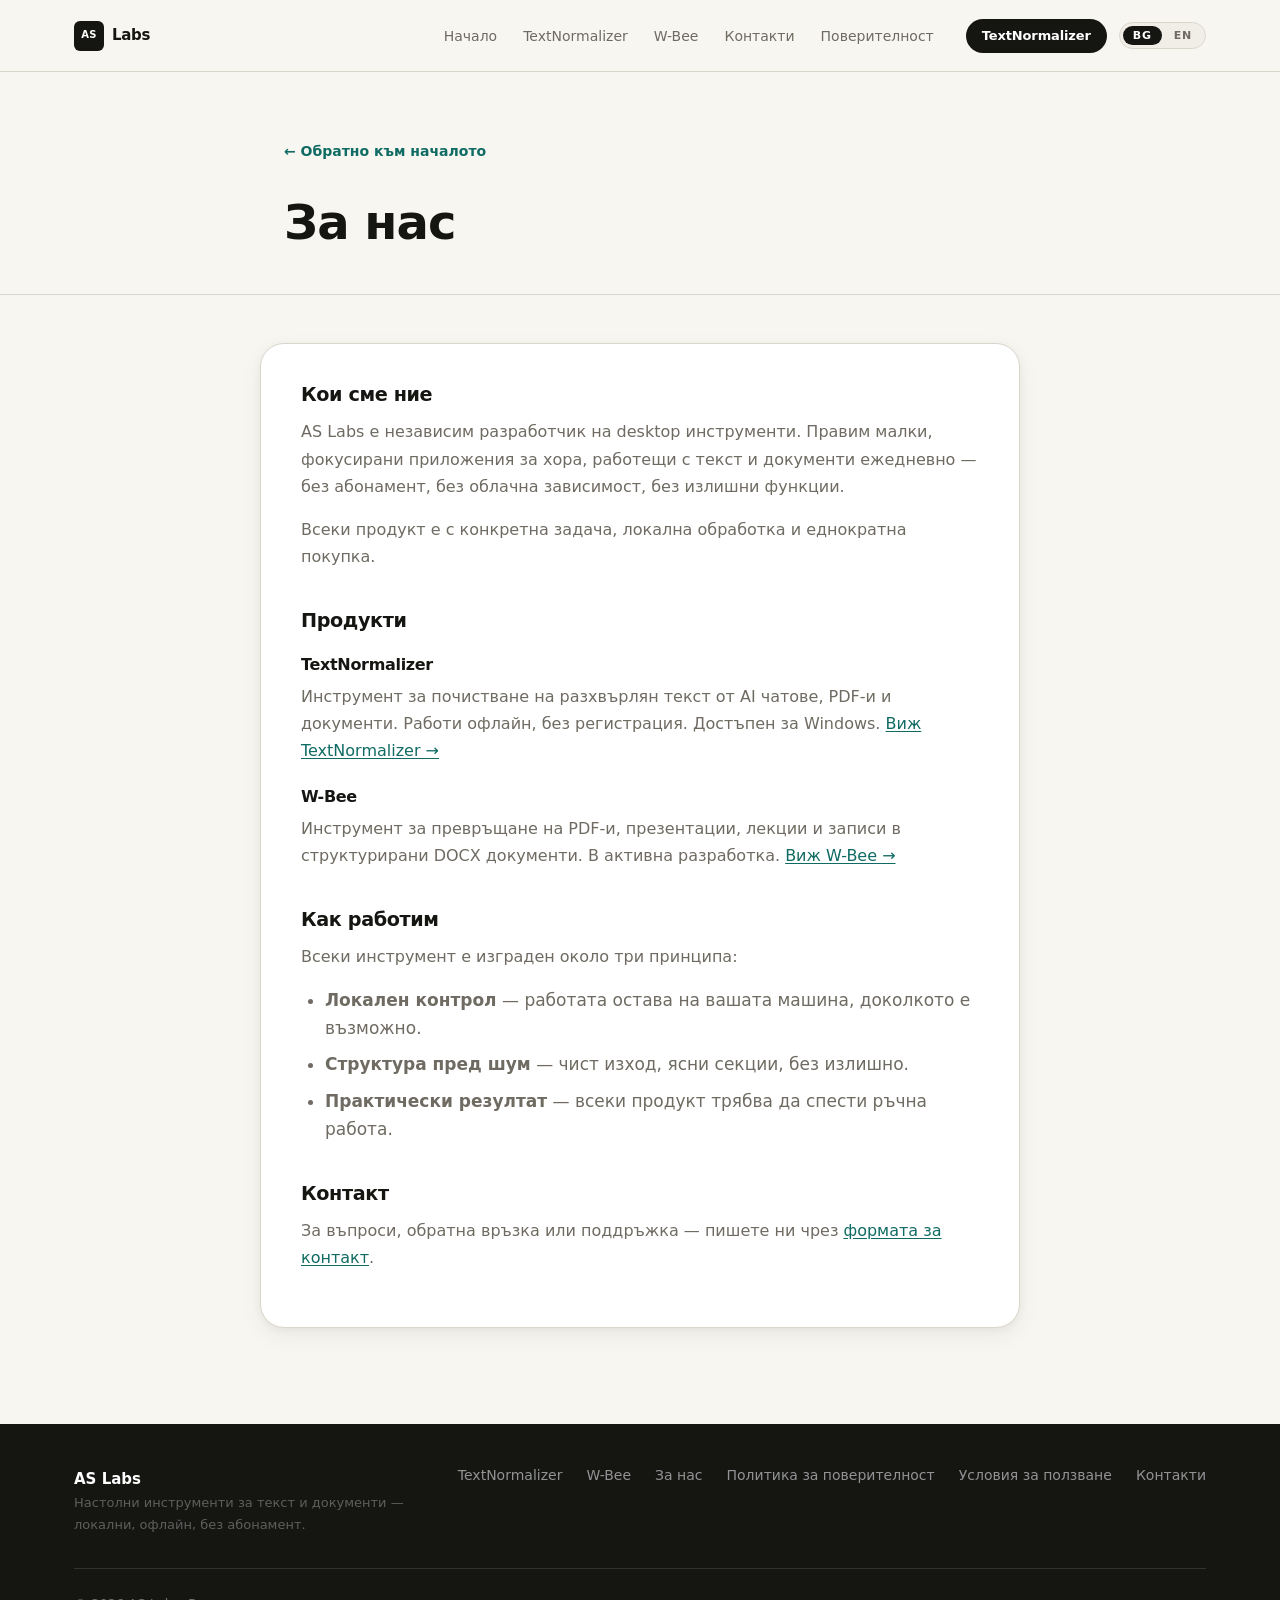
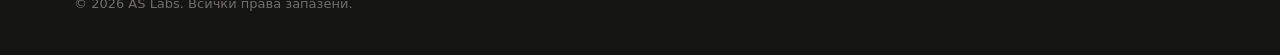
==== about.html @ 4bd2831b "Content improvement" ====
<!DOCTYPE html>
<html lang="bg">
<head>
    <meta charset="UTF-8">
    <meta name="viewport" content="width=device-width, initial-scale=1.0">
    <title>За нас — AS Labs</title>
    <meta name="description" content="AS Labs е независим разработчик на desktop инструменти за текст и документи — локални, офлайн, с еднократна покупка.">
    <link rel="preconnect" href="https://api.fontshare.com" crossorigin>
    <link href="https://api.fontshare.com/v2/css?f[]=general-sans@500,600,700&f[]=satoshi@400,500,600,700&display=swap" rel="stylesheet">
    <link rel="stylesheet" href="style.css?v=11">
    <link rel="icon" href="data:image/svg+xml,<svg xmlns='http://www.w3.org/2000/svg' viewBox='0 0 100 100'><rect width='100' height='100' rx='22' fill='%23151512'/><path d='M28 67 43 31h7l15 36h-8l-3-8H39l-3 8h-8Zm14-15h10l-5-13-5 13Z' fill='%23F7F6F1'/></svg>">
</head>
<body data-page="about">
    <header class="site-header">
        <div class="nav-inner">
            <a href="index.html" class="logo" aria-label="AS Labs">
                <span class="logo-mark">AS</span>
                <span class="logo-text">Labs</span>
            </a>
            <nav id="main-nav" aria-label="Главно меню">
                <ul class="nav-links" id="nav-links" role="list">
                    <li><a href="index.html" data-i18n="nav.home">Начало</a></li>
                    <li><a href="textnormalizer.html" data-i18n="nav.tn">TextNormalizer</a></li>
                    <li><a href="wbee.html" data-i18n="nav.wbee">W-Bee</a></li>
                    <li><a href="index.html#contact" data-i18n="nav.contact">Контакти</a></li>
                    <li><a href="privacy.html" data-i18n="nav.privacy">Поверителност</a></li>
                </ul>
            </nav>
            <div class="nav-actions">
                <a href="textnormalizer.html" class="nav-cta" data-i18n="nav.cta">TextNormalizer</a>
                <div class="lang-switcher" role="group" aria-label="Език / Language">
                    <button class="lang-opt" data-target-lang="bg" aria-pressed="true">BG</button>
                    <button class="lang-opt" data-target-lang="en" aria-pressed="false">EN</button>
                </div>
                <button id="menu-toggle" class="menu-btn" aria-label="Отвори меню" aria-expanded="false">
                    <span></span><span></span><span></span>
                </button>
            </div>
        </div>
    </header>

    <main>
        <section class="privacy-intro">
            <div class="container-legal">
                <a href="index.html" class="privacy-back" data-i18n="privacy.back">← Обратно към началото</a>
                <div data-lang="bg">
                    <h1>За нас</h1>
                </div>
                <div data-lang="en">
                    <h1>About</h1>
                </div>
            </div>
        </section>

        <section class="privacy-content-wrap">
            <div class="container-legal legal-card">
                <div data-lang="bg" class="privacy-content">
                    <h2>Кои сме ние</h2>
                    <p>AS Labs е независим разработчик на desktop инструменти. Правим малки, фокусирани приложения за хора, работещи с текст и документи ежедневно — без абонамент, без облачна зависимост, без излишни функции.</p>
                    <p>Всеки продукт е с конкретна задача, локална обработка и еднократна покупка.</p>

                    <h2>Продукти</h2>
                    <h3>TextNormalizer</h3>
                    <p>Инструмент за почистване на разхвърлян текст от AI чатове, PDF-и и документи. Работи офлайн, без регистрация. Достъпен за Windows. <a href="textnormalizer.html">Виж TextNormalizer →</a></p>
                    <h3>W-Bee</h3>
                    <p>Инструмент за превръщане на PDF-и, презентации, лекции и записи в структурирани DOCX документи. В активна разработка. <a href="wbee.html">Виж W-Bee →</a></p>

                    <h2>Как работим</h2>
                    <p>Всеки инструмент е изграден около три принципа:</p>
                    <ul>
                        <li><strong>Локален контрол</strong> — работата остава на вашата машина, доколкото е възможно.</li>
                        <li><strong>Структура пред шум</strong> — чист изход, ясни секции, без излишно.</li>
                        <li><strong>Практически резултат</strong> — всеки продукт трябва да спести ръчна работа.</li>
                    </ul>

                    <h2>Контакт</h2>
                    <p>За въпроси, обратна връзка или поддръжка — пишете ни чрез <a href="index.html#contact">формата за контакт</a>.</p>
                </div>

                <div data-lang="en" class="privacy-content">
                    <h2>Who We Are</h2>
                    <p>AS Labs is an independent desktop software developer. We build small, focused tools for people who work with text and documents on a daily basis — no subscription, no cloud dependency, no unnecessary features.</p>
                    <p>Each product has a specific job, runs with local processing, and costs a one-time price.</p>

                    <h2>Products</h2>
                    <h3>TextNormalizer</h3>
                    <p>A utility for cleaning messy text from AI chats, PDFs, and documents. Works offline, no registration required. Available for Windows. <a href="textnormalizer.html">View TextNormalizer →</a></p>
                    <h3>W-Bee</h3>
                    <p>A tool for turning PDFs, presentations, lectures, and recordings into structured DOCX documents. In active development. <a href="wbee.html">View W-Bee →</a></p>

                    <h2>How We Work</h2>
                    <p>Every tool is built around three principles:</p>
                    <ul>
                        <li><strong>Local control</strong> — work stays on your machine wherever possible.</li>
                        <li><strong>Structure over noise</strong> — clean output, clear sections, nothing unnecessary.</li>
                        <li><strong>Practical output</strong> — every product should save manual effort.</li>
                    </ul>

                    <h2>Contact</h2>
                    <p>For questions, feedback, or support, reach us through the <a href="index.html#contact">contact form</a>.</p>
                </div>
            </div>
        </section>
    </main>

    <footer class="site-footer">
        <div class="container footer-grid">
            <div>
                <a href="index.html" class="footer-logo">AS Labs</a>
                <p class="footer-copy" data-i18n="footer.tagline">Локални инструменти за яснота, структура и практически резултати.</p>
            </div>
            <nav class="footer-nav" aria-label="Footer навигация">
                <a href="textnormalizer.html">TextNormalizer</a>
                <a href="wbee.html">W-Bee</a>
                <a href="about.html" aria-current="page" data-i18n="footer.about">За нас</a>
                <a href="privacy.html" data-i18n="footer.privacy">Политика за поверителност</a>
                <a href="terms.html" data-i18n="footer.terms">Условия за ползване</a>
                <a href="index.html#contact" data-i18n="footer.contact">Контакти</a>
            </nav>
            <p class="footer-legal" data-i18n="footer.copy">© 2026 AS Labs. Всички права запазени.</p>
        </div>
    </footer>

    <script src="script.js?v=11"></script>
</body>
</html>
---- style.css ----
/* ============================================
   AS Labs — style.css
   "Quiet Product Lab" design system
   ============================================ */

/* --- Design tokens --- */
:root {
  --color-bg:           #F7F6F1;
  --color-surface:      #FFFFFF;
  --color-surface-soft: #F0EEE7;
  --color-surface-muted:#E8E4DA;

  --color-text:         #151512;
  --color-text-muted:   #6F6B62;
  --color-text-soft:    #9A9488;

  --color-border:       #DAD6CC;
  --color-border-strong:#C8C1B4;

  --color-primary:      #0F6B63;
  --color-primary-hover:#0A514B;
  --color-primary-soft: #DDEDEA;

  --color-available:    #0F6B63;
  --color-available-soft:#DDEDEA;

  --color-soon:         #8A5A14;
  --color-soon-soft:    #F4E7CF;

  --color-focus:        #0F6B63;

  --font-display: "General Sans", "Inter", system-ui, sans-serif;
  --font-body:    "Satoshi", "Inter", system-ui, sans-serif;

  --space-1:  4px;
  --space-2:  8px;
  --space-3:  12px;
  --space-4:  16px;
  --space-5:  20px;
  --space-6:  24px;
  --space-8:  32px;
  --space-10: 40px;
  --space-12: 48px;
  --space-16: 64px;
  --space-20: 80px;
  --space-24: 96px;

  --radius-sm:   6px;
  --radius-md:   10px;
  --radius-lg:   16px;
  --radius-xl:   24px;
  --radius-frame:28px;
  --radius-pill: 999px;

  --shadow-sm:   0 1px 2px rgba(21,21,18,0.05);
  --shadow-card: 0 2px 8px rgba(21,21,18,0.05), 0 8px 24px rgba(21,21,18,0.05);
  --shadow-frame:0 20px 64px rgba(21,21,18,0.12), 0 4px 16px rgba(21,21,18,0.06);
  --shadow-btn:  0 1px 2px rgba(15,107,99,0.2);
}

/* --- Reset --- */
*, *::before, *::after { box-sizing: border-box; margin: 0; padding: 0; }
html { scroll-behavior: smooth; font-size: 16px; }

body {
  font-family: var(--font-body);
  font-size: 1.0625rem;
  line-height: 1.65;
  color: var(--color-text);
  background: var(--color-bg);
  -webkit-font-smoothing: antialiased;
  -moz-osx-font-smoothing: grayscale;
}

img   { max-width: 100%; height: auto; display: block; }
[hidden] { display: none !important; }
a     { color: inherit; text-decoration: none; }
ul    { list-style: none; }
button{ cursor: pointer; font-family: inherit; }
section { scroll-margin-top: 80px; }

/* --- Layout --- */
.container {
  max-width: 1180px;
  margin: 0 auto;
  padding: 0 var(--space-6);
}

.container-narrow {
  max-width: 720px;
  margin: 0 auto;
  padding: 0 var(--space-6);
}

.container-legal {
  max-width: 760px;
  margin: 0 auto;
  padding: 0 var(--space-6);
}

.section         { padding: var(--space-24) 0; }
.section-sm      { padding: var(--space-16) 0; }
.section--soft   { background: var(--color-surface-soft); }
.section--white  { background: var(--color-surface); }
.section--border { border-top: 1px solid var(--color-border); }

/* --- Typography --- */
h1, h2, h3, h4 {
  font-family: var(--font-display);
  font-weight: 600;
  line-height: 1.15;
  letter-spacing: -0.02em;
  color: var(--color-text);
}

p { color: var(--color-text-muted); line-height: 1.7; }

.section-label {
  display: inline-flex;
  align-items: center;
  gap: var(--space-2);
  font-family: var(--font-body);
  font-size: 0.75rem;
  font-weight: 600;
  letter-spacing: 0.1em;
  text-transform: uppercase;
  color: var(--color-text-soft);
  margin-bottom: var(--space-4);
}

.section-title {
  font-family: var(--font-display);
  font-size: clamp(1.5rem, 3vw, 2.25rem);
  font-weight: 600;
  line-height: 1.2;
  letter-spacing: -0.025em;
  color: var(--color-text);
  margin-bottom: var(--space-4);
}

.section-body {
  font-size: 1rem;
  color: var(--color-text-muted);
  line-height: 1.7;
  max-width: 520px;
}

.section-head         { margin-bottom: var(--space-12); }
.section-head-centered{ text-align: center; margin-bottom: var(--space-12); }
.section-head-centered .section-body { margin: 0 auto; }

/* --- Header --- */
.site-header {
  position: sticky;
  top: 0;
  z-index: 100;
  height: 72px;
  background: rgba(247, 246, 241, 0.94);
  backdrop-filter: blur(16px);
  -webkit-backdrop-filter: blur(16px);
  border-bottom: 1px solid var(--color-border);
}

.nav-inner {
  max-width: 1180px;
  margin: 0 auto;
  padding: 0 var(--space-6);
  height: 100%;
  display: flex;
  align-items: center;
}

/* Logo */
.logo {
  display: flex;
  align-items: center;
  gap: var(--space-2);
  text-decoration: none;
  flex-shrink: 0;
  margin-right: var(--space-8);
}

.logo-mark {
  display: flex;
  align-items: center;
  justify-content: center;
  width: 30px;
  height: 30px;
  background: var(--color-text);
  color: white;
  border-radius: var(--radius-sm);
  font-family: var(--font-display);
  font-size: 10px;
  font-weight: 700;
  letter-spacing: 0.04em;
}

.logo-text {
  font-family: var(--font-display);
  font-size: 15px;
  font-weight: 600;
  color: var(--color-text);
  letter-spacing: -0.02em;
}

/* Nav */
#main-nav {
  flex: 1;
  min-width: 0;
  display: flex;
  align-items: center;
  justify-content: flex-end;
}

.nav-links {
  display: flex;
  align-items: center;
  gap: 2px;
  list-style: none;
}

.nav-links a {
  font-family: var(--font-body);
  font-size: 0.875rem;
  font-weight: 500;
  color: var(--color-text-muted);
  padding: var(--space-2) var(--space-3);
  border-radius: var(--radius-md);
  transition: color 0.15s, background 0.15s;
  white-space: nowrap;
  text-decoration: none;
}

.nav-links a:hover,
.nav-links a:focus-visible {
  color: var(--color-text);
  background: var(--color-surface-soft);
}

.nav-links a[aria-current="page"] {
  color: var(--color-primary);
  font-weight: 600;
}

.nav-actions {
  display: flex;
  align-items: center;
  gap: var(--space-3);
  margin-left: var(--space-5);
  flex-shrink: 0;
}

/* Language switcher */
.lang-switcher {
  display: flex;
  align-items: center;
  background: var(--color-surface-soft);
  border: 1px solid var(--color-border);
  border-radius: var(--radius-pill);
  padding: 3px;
  gap: 2px;
}

.lang-opt {
  font-family: var(--font-body);
  font-size: 0.6875rem;
  font-weight: 700;
  letter-spacing: 0.07em;
  text-transform: uppercase;
  color: var(--color-text-muted);
  background: transparent;
  border: none;
  padding: 4px 10px;
  border-radius: var(--radius-pill);
  cursor: pointer;
  transition: color 0.15s, background 0.15s;
  line-height: 1;
}

.lang-opt[aria-pressed="true"] {
  background: var(--color-text);
  color: white;
}

.lang-opt[aria-pressed="false"]:hover { color: var(--color-text); }

/* Mobile menu button */
.menu-btn {
  display: none;
  flex-direction: column;
  justify-content: center;
  gap: 5px;
  width: 36px;
  height: 36px;
  background: none;
  border: none;
  cursor: pointer;
  padding: var(--space-2);
  border-radius: var(--radius-md);
}

.menu-btn span {
  display: block;
  height: 1.5px;
  width: 100%;
  background: var(--color-text);
  border-radius: 1px;
  transition: transform 0.2s, opacity 0.2s;
}

/* --- Buttons --- */
.btn {
  display: inline-flex;
  align-items: center;
  justify-content: center;
  gap: var(--space-2);
  font-family: var(--font-body);
  font-size: 0.9375rem;
  font-weight: 600;
  text-decoration: none;
  border: 1.5px solid transparent;
  border-radius: var(--radius-pill);
  cursor: pointer;
  transition: background 0.15s, color 0.15s, border-color 0.15s,
              box-shadow 0.15s, transform 0.1s;
  white-space: nowrap;
  padding: 10px 22px;
  line-height: 1.3;
}

.btn:hover  { transform: translateY(-1px); }
.btn:active { transform: none; }

.btn-primary {
  background: var(--color-primary);
  color: white;
  border-color: var(--color-primary);
  box-shadow: var(--shadow-btn);
}
.btn-primary:hover {
  background: var(--color-primary-hover);
  border-color: var(--color-primary-hover);
  box-shadow: 0 4px 14px rgba(15,107,99,0.3);
}

.btn-secondary {
  background: var(--color-surface);
  color: var(--color-text);
  border-color: var(--color-border);
}
.btn-secondary:hover {
  background: var(--color-surface-soft);
  border-color: var(--color-border-strong);
}

.btn-ghost {
  background: transparent;
  color: var(--color-primary);
  border-color: transparent;
}
.btn-ghost:hover { background: var(--color-primary-soft); }

.btn-lg { padding: 14px 28px; font-size: 1rem; }

/* --- Badges --- */
.badge {
  display: inline-flex;
  align-items: center;
  font-family: var(--font-body);
  font-size: 0.6875rem;
  font-weight: 700;
  letter-spacing: 0.07em;
  text-transform: uppercase;
  padding: 4px 10px;
  border-radius: var(--radius-pill);
}

.badge-available { background: var(--color-available-soft); color: var(--color-available); }
.badge-soon      { background: var(--color-soon-soft); color: var(--color-soon); }

/* --- Product frame (screenshot treatment) --- */
.product-frame {
  background: var(--color-surface);
  border: 1px solid var(--color-border);
  border-radius: var(--radius-frame);
  box-shadow: var(--shadow-frame);
  overflow: hidden;
}

.product-frame-chrome {
  display: flex;
  align-items: center;
  gap: 6px;
  padding: 12px 16px;
  background: var(--color-surface-soft);
  border-bottom: 1px solid var(--color-border);
}

.product-frame-dot {
  width: 10px;
  height: 10px;
  border-radius: 50%;
  background: var(--color-border-strong);
  flex-shrink: 0;
}

.product-frame-label {
  font-family: var(--font-body);
  font-size: 11px;
  font-weight: 600;
  color: var(--color-text-soft);
  margin-left: auto;
  letter-spacing: 0.02em;
}

.product-frame img {
  width: 100%;
  height: auto;
  display: block;
}

/* Placeholder shown if screenshot missing */
.screenshot-ph {
  display: flex;
  align-items: center;
  justify-content: center;
  aspect-ratio: 1920 / 1032;
  background: var(--color-surface-soft);
  color: var(--color-text-soft);
  font-size: 0.875rem;
}

.image-fallback {
  display: flex;
  min-height: 220px;
  aspect-ratio: 16 / 10;
  align-items: center;
  justify-content: center;
  padding: var(--space-8);
  background:
    linear-gradient(135deg, rgba(15,107,99,0.08), rgba(21,21,18,0.02)),
    var(--color-surface-soft);
  color: var(--color-text-muted);
  font-size: 0.875rem;
  font-weight: 700;
  text-align: center;
}

/* --- Hero (homepage) --- */
.hero {
  padding: var(--space-20) 0 var(--space-24);
  background: var(--color-bg);
}

.hero-layout {
  display: grid;
  grid-template-columns: 1fr 1fr;
  gap: var(--space-16);
  align-items: center;
}

.hero-eyebrow {
  display: inline-flex;
  align-items: center;
  gap: var(--space-2);
  font-family: var(--font-body);
  font-size: 0.8125rem;
  font-weight: 600;
  letter-spacing: 0.08em;
  text-transform: uppercase;
  color: var(--color-primary);
  margin-bottom: var(--space-5);
}

.hero-eyebrow::before {
  content: '';
  display: block;
  width: 18px;
  height: 1.5px;
  background: var(--color-primary);
  flex-shrink: 0;
}

.hero-title {
  font-family: var(--font-display);
  font-size: clamp(2.25rem, 5vw, 3.5rem);
  font-weight: 700;
  line-height: 1.1;
  letter-spacing: -0.03em;
  color: var(--color-text);
  margin-bottom: var(--space-5);
}

.hero-subtitle {
  font-size: 1.0625rem;
  color: var(--color-text-muted);
  line-height: 1.7;
  max-width: 460px;
  margin-bottom: var(--space-8);
}

.hero-actions {
  display: flex;
  gap: var(--space-3);
  flex-wrap: wrap;
}

/* --- Page hero (product pages) --- */
.page-hero {
  background: var(--color-bg);
  padding: var(--space-20) 0 var(--space-16);
  border-bottom: 1px solid var(--color-border);
}

.page-hero-badge { margin-bottom: var(--space-5); }

.page-hero h1 {
  font-family: var(--font-display);
  font-size: clamp(2rem, 5vw, 3rem);
  font-weight: 700;
  line-height: 1.1;
  letter-spacing: -0.03em;
  color: var(--color-text);
  margin-bottom: var(--space-5);
  max-width: 680px;
}

.page-hero-sub {
  font-size: 1.0625rem;
  color: var(--color-text-muted);
  line-height: 1.7;
  max-width: 560px;
  margin-bottom: var(--space-8);
}

.page-hero-actions {
  display: flex;
  gap: var(--space-3);
  flex-wrap: wrap;
  align-items: center;
}

.page-hero-price {
  font-family: var(--font-body);
  font-size: 0.875rem;
  color: var(--color-text-muted);
  font-weight: 500;
}

/* --- Product cards (homepage) --- */
.products-grid {
  display: grid;
  grid-template-columns: 1fr 1fr;
  gap: var(--space-5);
}

.product-card {
  background: var(--color-surface);
  border: 1px solid var(--color-border);
  border-radius: var(--radius-xl);
  box-shadow: var(--shadow-card);
  overflow: hidden;
  text-decoration: none;
  color: inherit;
  display: flex;
  flex-direction: column;
  transition: box-shadow 0.2s, transform 0.2s;
}

.product-card:hover {
  box-shadow: 0 8px 32px rgba(21,21,18,0.09);
  transform: translateY(-2px);
}

.product-card-media {
  background: var(--color-surface-soft);
  aspect-ratio: 16 / 9;
  overflow: hidden;
  border-bottom: 1px solid var(--color-border);
  position: relative;
}

.product-card-media img {
  width: 100%;
  height: 100%;
  object-fit: cover;
  display: block;
  transition: transform 0.4s;
}

.product-card:hover .product-card-media img { transform: scale(1.02); }

.product-card-body {
  padding: var(--space-6);
  flex: 1;
  display: flex;
  flex-direction: column;
  gap: var(--space-3);
}

.product-card-name {
  font-family: var(--font-display);
  font-size: 1.0625rem;
  font-weight: 600;
  letter-spacing: -0.02em;
  color: var(--color-text);
}

.product-card-desc {
  font-size: 0.9375rem;
  color: var(--color-text-muted);
  line-height: 1.6;
  flex: 1;
}

/* --- Principles (3-up) --- */
.principles-grid {
  display: grid;
  grid-template-columns: repeat(3, 1fr);
  gap: var(--space-10);
}

.principle-mark {
  width: 28px;
  height: 28px;
  background: var(--color-primary-soft);
  border-radius: var(--radius-sm);
  display: flex;
  align-items: center;
  justify-content: center;
  margin-bottom: var(--space-4);
}

.principle-mark-dot {
  width: 10px;
  height: 10px;
  background: var(--color-primary);
  border-radius: 3px;
}

.principle-title {
  font-family: var(--font-display);
  font-size: 0.9375rem;
  font-weight: 600;
  color: var(--color-text);
  margin-bottom: var(--space-2);
  letter-spacing: -0.01em;
}

.principle-body {
  font-size: 0.9rem;
  color: var(--color-text-muted);
  line-height: 1.65;
}

/* --- Split layout (featured sections) --- */
.split-layout {
  display: grid;
  grid-template-columns: 1fr 1fr;
  gap: var(--space-16);
  align-items: center;
}

.split-layout--flip .split-visual { order: -1; }

.split-content {
  display: flex;
  flex-direction: column;
  gap: var(--space-5);
}

/* Feature bullet list */
.feature-list {
  list-style: none;
  display: flex;
  flex-direction: column;
  gap: var(--space-3);
}

.feature-list li {
  display: flex;
  align-items: flex-start;
  gap: var(--space-3);
  font-size: 0.9375rem;
  color: var(--color-text-muted);
  line-height: 1.55;
}

.feature-list-dot {
  width: 6px;
  height: 6px;
  border-radius: 50%;
  background: var(--color-primary);
  margin-top: 8px;
  flex-shrink: 0;
}

/* --- Trust band --- */
.trust-band {
  background: var(--color-surface-soft);
  border-top: 1px solid var(--color-border);
  border-bottom: 1px solid var(--color-border);
  padding: var(--space-12) 0;
}

.trust-grid {
  display: grid;
  grid-template-columns: repeat(3, 1fr);
  gap: var(--space-10);
}

.trust-item-title {
  font-family: var(--font-display);
  font-size: 0.9375rem;
  font-weight: 600;
  color: var(--color-text);
  margin-bottom: var(--space-2);
  letter-spacing: -0.01em;
}

.trust-item-body {
  font-size: 0.875rem;
  color: var(--color-text-muted);
  line-height: 1.6;
}

/* --- Feature cards (product page) --- */
.features-grid {
  display: grid;
  grid-template-columns: repeat(2, 1fr);
  gap: var(--space-4);
  margin-bottom: var(--space-12);
}

.feature-card {
  background: var(--color-surface);
  border: 1px solid var(--color-border);
  border-radius: var(--radius-lg);
  padding: var(--space-6);
}

.feature-card-icon {
  width: 32px;
  height: 32px;
  background: var(--color-primary-soft);
  border-radius: var(--radius-sm);
  display: flex;
  align-items: center;
  justify-content: center;
  margin-bottom: var(--space-4);
}

.feature-card-icon svg {
  width: 16px;
  height: 16px;
  stroke: var(--color-primary);
  fill: none;
  stroke-width: 1.5;
  stroke-linecap: round;
  stroke-linejoin: round;
}

.feature-card-title {
  font-family: var(--font-display);
  font-size: 0.9375rem;
  font-weight: 600;
  color: var(--color-text);
  margin-bottom: var(--space-2);
  letter-spacing: -0.01em;
}

.feature-card-body {
  font-size: 0.875rem;
  color: var(--color-text-muted);
  line-height: 1.6;
}

/* --- Use cases grid --- */
.use-cases-grid {
  display: grid;
  grid-template-columns: repeat(2, 1fr);
  gap: var(--space-4);
}

.use-case-card {
  background: var(--color-surface);
  border: 1px solid var(--color-border);
  border-radius: var(--radius-lg);
  padding: var(--space-6);
}

.use-case-title {
  font-family: var(--font-display);
  font-size: 0.9375rem;
  font-weight: 600;
  color: var(--color-text);
  margin-bottom: var(--space-2);
  letter-spacing: -0.01em;
}

.use-case-body {
  font-size: 0.875rem;
  color: var(--color-text-muted);
  line-height: 1.6;
}

/* --- Pricing card --- */
.pricing-card {
  background: var(--color-surface);
  border: 1px solid var(--color-border);
  border-top: 2px solid var(--color-primary);
  border-radius: var(--radius-xl);
  box-shadow: var(--shadow-card);
  overflow: hidden;
}

.pricing-card-header {
  padding: var(--space-8);
  border-bottom: 1px solid var(--color-border);
  display: flex;
  align-items: flex-end;
  gap: var(--space-3);
}

.pricing-price {
  font-family: var(--font-display);
  font-size: 2.5rem;
  font-weight: 700;
  letter-spacing: -0.04em;
  color: var(--color-text);
  line-height: 1;
}

.pricing-period {
  font-size: 0.875rem;
  color: var(--color-text-muted);
  padding-bottom: 4px;
}

.pricing-card-body {
  padding: var(--space-6) var(--space-8) var(--space-8);
  display: flex;
  align-items: center;
  justify-content: space-between;
  gap: var(--space-8);
}

.pricing-perks {
  list-style: none;
  display: flex;
  flex-direction: column;
  gap: var(--space-3);
}

.pricing-perks li {
  display: flex;
  align-items: center;
  gap: var(--space-3);
  font-size: 0.9375rem;
  color: var(--color-text);
}

.perk-check {
  width: 18px;
  height: 18px;
  background: var(--color-primary-soft);
  border-radius: 50%;
  display: flex;
  align-items: center;
  justify-content: center;
  flex-shrink: 0;
  font-size: 9px;
  font-weight: 800;
  color: var(--color-primary);
}

.pricing-cta {
  display: flex;
  flex-direction: column;
  align-items: center;
  gap: var(--space-3);
  text-align: center;
  flex-shrink: 0;
}

.pricing-note {
  font-size: 0.8125rem;
  color: var(--color-text-soft);
}

/* --- Built-for (W-Bee) --- */
.built-for-grid {
  display: grid;
  grid-template-columns: repeat(3, 1fr);
  gap: var(--space-5);
}

.built-for-card {
  background: var(--color-surface);
  border: 1px solid var(--color-border);
  border-radius: var(--radius-lg);
  padding: var(--space-6);
}

.built-for-title {
  font-family: var(--font-display);
  font-size: 0.9375rem;
  font-weight: 600;
  color: var(--color-text);
  margin-bottom: var(--space-2);
  letter-spacing: -0.01em;
}

.built-for-body {
  font-size: 0.875rem;
  color: var(--color-text-muted);
  line-height: 1.6;
}

/* Status panel */
.status-list {
  display: flex;
  flex-direction: column;
  gap: var(--space-3);
  max-width: 420px;
}

.status-item {
  display: flex;
  align-items: center;
  gap: var(--space-3);
  padding: var(--space-4) var(--space-5);
  background: var(--color-surface);
  border: 1px solid var(--color-border);
  border-radius: var(--radius-md);
  font-size: 0.9rem;
  color: var(--color-text-muted);
}

.status-dot {
  width: 8px;
  height: 8px;
  border-radius: 50%;
  background: var(--color-primary);
  flex-shrink: 0;
  box-shadow: 0 0 0 3px var(--color-primary-soft);
}

/* --- Contact section --- */
.contact-layout {
  display: grid;
  grid-template-columns: 1fr 1.2fr;
  gap: var(--space-16);
  align-items: start;
}

.contact-copy {
  display: flex;
  flex-direction: column;
  gap: var(--space-4);
  padding-top: var(--space-2);
}

.contact-form-card {
  background: var(--color-surface);
  border: 1px solid var(--color-border);
  border-radius: var(--radius-xl);
  padding: var(--space-8);
  box-shadow: var(--shadow-card);
}

.form-group { margin-bottom: var(--space-5); }

.form-group label {
  display: block;
  font-size: 0.875rem;
  font-weight: 600;
  color: var(--color-text);
  margin-bottom: var(--space-2);
  font-family: var(--font-body);
}

.form-group input,
.form-group textarea {
  width: 100%;
  font-family: var(--font-body);
  font-size: 0.9375rem;
  color: var(--color-text);
  background: var(--color-bg);
  border: 1px solid var(--color-border);
  border-radius: var(--radius-md);
  padding: 10px 14px;
  transition: border-color 0.15s, box-shadow 0.15s;
  outline: none;
  -webkit-appearance: none;
  appearance: none;
}

.form-group input::placeholder,
.form-group textarea::placeholder { color: var(--color-text-soft); }

.form-group input:focus,
.form-group textarea:focus {
  border-color: var(--color-focus);
  box-shadow: 0 0 0 3px rgba(15,107,99,0.12);
}

.form-group textarea { resize: vertical; min-height: 130px; }

.form-row {
  display: grid;
  grid-template-columns: 1fr 1fr;
  gap: var(--space-4);
}

.form-success {
  margin-top: var(--space-4);
  padding: var(--space-4) var(--space-5);
  background: var(--color-primary-soft);
  color: var(--color-primary);
  border-radius: var(--radius-md);
  font-size: 0.9rem;
  font-weight: 500;
  border: 1px solid rgba(15,107,99,0.2);
}

/* --- Documents section --- */
.docs-section {
  padding: var(--space-16) 0;
  border-top: 1px solid var(--color-border);
}

.docs-section .section-label { margin-bottom: var(--space-6); }

.docs-grid {
  display: flex;
  flex-direction: column;
  gap: var(--space-3);
  max-width: 520px;
  margin-bottom: var(--space-5);
}

.doc-link {
  display: flex;
  align-items: center;
  justify-content: space-between;
  padding: 12px 16px;
  background: var(--color-surface);
  border: 1px solid var(--color-border);
  border-radius: var(--radius-md);
  text-decoration: none;
  font-size: 0.9rem;
  font-weight: 500;
  color: var(--color-text);
  transition: background 0.15s, border-color 0.15s;
}

.doc-link:hover {
  background: var(--color-surface-soft);
  border-color: var(--color-border-strong);
}

.doc-link::after {
  content: '↗';
  font-size: 0.8rem;
  color: var(--color-text-soft);
  flex-shrink: 0;
  margin-left: var(--space-4);
  transition: color 0.15s;
}

.doc-link:hover::after { color: var(--color-primary); }

.docs-support {
  font-size: 0.9rem;
  color: var(--color-text-muted);
}

.docs-support a {
  color: var(--color-primary);
  font-weight: 600;
}

.docs-support a:hover { text-decoration: underline; }

/* --- Privacy page --- */
.privacy-intro {
  padding: var(--space-16) 0 var(--space-8);
  border-bottom: 1px solid var(--color-border);
}

.privacy-summary {
  background: var(--color-primary-soft);
  border: 1px solid rgba(15,107,99,0.2);
  border-radius: var(--radius-md);
  padding: var(--space-4) var(--space-6);
  font-size: 0.9375rem;
  color: var(--color-primary);
  font-weight: 500;
  margin-top: var(--space-6);
}

.privacy-content-wrap {
  padding: var(--space-12) 0 var(--space-24);
}

/* data-lang (bilingual blocks) */
[data-lang] { display: none; }
html[lang="bg"] [data-lang="bg"],
html[lang="en"] [data-lang="en"] { display: block; }

/* --- Doc pages (docs/textnormalizer/*.html) --- */
.doc-page-section { padding: var(--space-16) 0 var(--space-24); }
.doc-page-container { max-width: 760px; }

.doc-back {
  display: inline-flex;
  align-items: center;
  gap: var(--space-2);
  font-size: 0.875rem;
  font-weight: 600;
  color: var(--color-primary);
  text-decoration: none;
  margin-bottom: var(--space-10);
  padding: var(--space-2) var(--space-3);
  border-radius: var(--radius-md);
  transition: background 0.15s;
}

.doc-back:hover { background: var(--color-primary-soft); }

.doc-content h1 {
  font-size: clamp(1.75rem, 4vw, 2.5rem);
  font-weight: 700;
  letter-spacing: -0.025em;
  margin-bottom: var(--space-3);
}

.doc-meta {
  font-size: 0.875rem;
  color: var(--color-text-soft);
  padding-bottom: var(--space-6);
  margin-bottom: var(--space-8);
  border-bottom: 1px solid var(--color-border);
}

.doc-content h2 {
  font-size: 1.0625rem;
  font-weight: 600;
  margin-top: var(--space-8);
  margin-bottom: var(--space-3);
  letter-spacing: -0.01em;
}

.doc-content h2:first-of-type { margin-top: 0; }

.doc-content h3 {
  font-size: 0.9375rem;
  font-weight: 600;
  margin-top: var(--space-5);
  margin-bottom: var(--space-2);
}

.doc-content p {
  font-size: 0.9375rem;
  line-height: 1.8;
  margin-bottom: var(--space-4);
}

.doc-content ul, .doc-content ol {
  padding-left: var(--space-6);
  margin-bottom: var(--space-4);
}

.doc-content ul li, .doc-content ol li {
  font-size: 0.9375rem;
  color: var(--color-text-muted);
  line-height: 1.7;
  margin-bottom: var(--space-2);
}

.doc-content ul li { list-style: disc; }
.doc-content ol li { list-style: decimal; }

.doc-content a { color: var(--color-primary); text-decoration: underline; text-underline-offset: 2px; }

/* --- Footer --- */
.site-footer {
  background: var(--color-text);
  padding: var(--space-10) 0;
}

.footer-inner {
  display: flex;
  align-items: center;
  justify-content: space-between;
  gap: var(--space-6);
  flex-wrap: wrap;
}

.footer-logo {
  font-family: var(--font-display);
  font-size: 0.9375rem;
  font-weight: 600;
  color: white;
  text-decoration: none;
}

.footer-nav { display: flex; gap: var(--space-6); }

.footer-nav a {
  font-size: 0.875rem;
  color: rgba(229,231,235,0.6);
  text-decoration: none;
  transition: color 0.15s;
}

.footer-nav a:hover { color: white; }

.footer-copy {
  font-size: 0.8125rem;
  color: rgba(229,231,235,0.35);
}

/* --- Accessibility --- */
:focus-visible {
  outline: 2px solid var(--color-focus);
  outline-offset: 3px;
  border-radius: var(--radius-sm);
}

/* --- Responsive --- */
@media (max-width: 900px) {
  .menu-btn { display: flex; }
  #main-nav  { flex: none; }

  .nav-links {
    display: none;
    position: fixed;
    top: 72px;
    left: 0; right: 0;
    background: var(--color-bg);
    border-top: 1px solid var(--color-border);
    border-bottom: 1px solid var(--color-border);
    flex-direction: column;
    padding: var(--space-4) var(--space-6);
    gap: 2px;
    box-shadow: 0 8px 24px rgba(21,21,18,0.08);
    z-index: 101;
  }

  .nav-links.open { display: flex; }
  .nav-links a { padding: var(--space-3) var(--space-4); font-size: 1rem; }

  .hero-layout    { grid-template-columns: 1fr; gap: var(--space-10); }
  .products-grid  { grid-template-columns: 1fr; }
  .principles-grid{ grid-template-columns: 1fr; gap: var(--space-6); }
  .split-layout   { grid-template-columns: 1fr; gap: var(--space-10); }
  .split-layout--flip .split-visual { order: 0; }
  .features-grid  { grid-template-columns: 1fr; }
  .use-cases-grid { grid-template-columns: 1fr; }
  .built-for-grid { grid-template-columns: 1fr; gap: var(--space-4); }
  .trust-grid     { grid-template-columns: 1fr; gap: var(--space-6); }
  .contact-layout { grid-template-columns: 1fr; gap: var(--space-8); }
  .form-row       { grid-template-columns: 1fr; }
  .pricing-card-body { flex-direction: column; }
  .pricing-cta    { width: 100%; }
  .pricing-cta .btn { width: 100%; }
  .footer-inner   { flex-direction: column; text-align: center; }
  .footer-nav     { justify-content: center; }
  .section        { padding: var(--space-16) 0; }
  .hero           { padding: var(--space-16) 0 var(--space-20); }
  .page-hero      { padding: var(--space-16) 0 var(--space-12); }
}

@media (max-width: 640px) {
  .section        { padding: var(--space-12) 0; }
  .hero           { padding: var(--space-12) 0 var(--space-16); }
  .page-hero      { padding: var(--space-10) 0 var(--space-10); }
  .hero-actions, .page-hero-actions { flex-direction: column; }
  .hero-actions .btn, .page-hero-actions .btn { width: 100%; justify-content: center; }
  .doc-page-section { padding: var(--space-10) 0 var(--space-16); }
  .docs-grid { max-width: 100%; }
}

@media (prefers-reduced-motion: reduce) {
  *, *::before, *::after {
    animation-duration: 0.01ms !important;
    transition-duration: 0.01ms !important;
  }
}

/* ============================================
   Redesign additions — full product composition
   ============================================ */

.nav-cta {
  display: inline-flex;
  align-items: center;
  justify-content: center;
  min-height: 34px;
  padding: 0 var(--space-4);
  border-radius: var(--radius-pill);
  background: var(--color-text);
  color: #fff;
  font-size: 0.8125rem;
  font-weight: 700;
  letter-spacing: -0.01em;
  text-decoration: none;
  white-space: nowrap;
  transition: background 0.15s, transform 0.15s;
}

.nav-cta:hover {
  background: var(--color-primary);
  transform: translateY(-1px);
}

.hero-copy {
  max-width: 610px;
}

.hero-visual {
  position: relative;
  min-height: 430px;
  display: flex;
  align-items: center;
}

.preview-card {
  background: var(--color-surface);
  border: 1px solid var(--color-border);
  border-radius: var(--radius-frame);
  box-shadow: var(--shadow-frame);
  overflow: hidden;
}

.preview-card-main {
  width: 100%;
}

.preview-card-main img {
  width: 100%;
  aspect-ratio: 16 / 10;
  object-fit: cover;
  object-position: left top;
}

.preview-bar {
  display: flex;
  align-items: center;
  gap: 7px;
  padding: 12px 16px;
  background: var(--color-surface-soft);
  border-bottom: 1px solid var(--color-border);
  color: var(--color-text-soft);
  font-size: 0.75rem;
  font-weight: 700;
}

.preview-dot {
  width: 9px;
  height: 9px;
  border-radius: 50%;
  background: var(--color-border-strong);
}

.preview-bar span:last-child {
  margin-left: auto;
}

.preview-card-float {
  position: absolute;
  right: -12px;
  bottom: 18px;
  width: min(260px, 52%);
  padding: var(--space-5);
}

.preview-card-float h2 {
  margin: var(--space-3) 0 var(--space-2);
  font-size: 1.15rem;
}

.preview-card-float p {
  font-size: 0.875rem;
  line-height: 1.55;
}

.split-head {
  display: grid;
  grid-template-columns: minmax(0, 0.9fr) minmax(280px, 0.7fr);
  align-items: end;
  gap: var(--space-10);
}

.mini-list {
  display: flex;
  flex-wrap: wrap;
  gap: var(--space-2);
  margin: var(--space-1) 0 var(--space-3);
}

.mini-list li {
  padding: 6px 10px;
  border: 1px solid var(--color-border);
  border-radius: var(--radius-pill);
  color: var(--color-text-muted);
  background: var(--color-bg);
  font-size: 0.75rem;
  font-weight: 700;
}

.product-card .btn {
  align-self: flex-start;
  margin-top: auto;
}

.principle-card {
  padding-top: var(--space-6);
  border-top: 1px solid var(--color-border);
}

.principle-index {
  display: inline-block;
  margin-bottom: var(--space-5);
  color: var(--color-primary);
  font-size: 0.75rem;
  font-weight: 800;
  letter-spacing: 0.08em;
}

.page-hero-grid {
  display: grid;
  grid-template-columns: minmax(0, 1fr) 330px;
  gap: var(--space-16);
  align-items: center;
}

.hero-facts {
  display: grid;
  gap: var(--space-3);
}

.hero-facts div {
  padding: var(--space-5);
  background: var(--color-surface);
  border: 1px solid var(--color-border);
  border-radius: var(--radius-lg);
  box-shadow: var(--shadow-sm);
}

.hero-facts strong {
  display: block;
  margin-bottom: 2px;
  font-family: var(--font-display);
  font-size: 1.35rem;
  line-height: 1;
  letter-spacing: -0.03em;
}

.hero-facts span {
  color: var(--color-text-muted);
  font-size: 0.825rem;
  font-weight: 600;
}

.screenshot-frame {
  margin-inline: auto;
}

.screenshot-caption {
  max-width: 720px;
  margin: var(--space-6) auto 0;
  text-align: center;
  color: var(--color-text-muted);
  font-size: 0.95rem;
}

.feature-grid-3 {
  grid-template-columns: repeat(3, 1fr);
}

.editorial-grid {
  display: grid;
  grid-template-columns: minmax(0, 0.8fr) minmax(320px, 1fr);
  gap: var(--space-16);
  align-items: start;
}

.editorial-copy {
  display: grid;
  gap: var(--space-5);
}

.editorial-copy p {
  font-size: 1.02rem;
}

.process-list {
  display: grid;
  gap: var(--space-3);
  list-style: none;
  counter-reset: none;
}

.process-list li {
  display: grid;
  grid-template-columns: 48px minmax(0, 1fr);
  gap: var(--space-4);
  align-items: start;
  padding: var(--space-5);
  background: var(--color-surface);
  border: 1px solid var(--color-border);
  border-radius: var(--radius-lg);
}

.process-list span {
  color: var(--color-primary);
  font-size: 0.75rem;
  font-weight: 800;
  letter-spacing: 0.08em;
}

.process-list p {
  margin: 0;
  font-size: 0.95rem;
  line-height: 1.6;
}

.process-note {
  grid-column: 1 / -1;
  margin-top: var(--space-5);
  padding: var(--space-5);
  border: 1px solid var(--color-border);
  border-radius: var(--radius-lg);
  background: var(--color-surface-soft);
  font-size: 0.95rem;
}

.cta-panel {
  max-width: 900px;
  text-align: center;
}

.cta-panel .section-body {
  margin: 0 auto var(--space-8);
  max-width: 700px;
}

.cta-panel .badge {
  margin-bottom: var(--space-4);
}

.status-list-horizontal {
  max-width: none;
  display: grid;
  grid-template-columns: repeat(3, 1fr);
  margin: 0 auto var(--space-8);
}

.privacy-back {
  display: inline-flex;
  margin-bottom: var(--space-8);
  color: var(--color-primary);
  font-size: 0.875rem;
  font-weight: 700;
  text-decoration: none;
}

.privacy-intro h1 {
  font-size: clamp(2rem, 5vw, 3rem);
  margin-bottom: var(--space-3);
}

.privacy-meta {
  font-size: 0.9rem;
  color: var(--color-text-soft);
}

.legal-card {
  background: var(--color-surface);
  border: 1px solid var(--color-border);
  border-radius: var(--radius-xl);
  padding: var(--space-10);
  box-shadow: var(--shadow-card);
}

.privacy-content h2 {
  margin-top: var(--space-10);
  margin-bottom: var(--space-3);
  font-size: 1.2rem;
}

.privacy-content h2:first-child {
  margin-top: 0;
}

.privacy-content h3 {
  margin-top: var(--space-6);
  margin-bottom: var(--space-2);
  font-size: 1rem;
}

.privacy-content p {
  margin-bottom: var(--space-4);
  font-size: 1rem;
}

.privacy-content ul {
  list-style: disc;
  padding-left: var(--space-6);
  margin: 0 0 var(--space-5);
}

.privacy-content li {
  list-style: disc;
  color: var(--color-text-muted);
  margin-bottom: var(--space-2);
}

.privacy-content a {
  color: var(--color-primary);
  text-decoration: underline;
  text-underline-offset: 2px;
}

.footer-grid {
  display: grid;
  grid-template-columns: minmax(220px, 1fr) auto;
  gap: var(--space-8);
  align-items: start;
}

.footer-grid .footer-nav {
  flex-wrap: wrap;
  justify-content: flex-end;
}

.footer-legal {
  grid-column: 1 / -1;
  padding-top: var(--space-6);
  border-top: 1px solid rgba(255,255,255,0.12);
  color: rgba(247,246,241,0.4);
  font-size: 0.8125rem;
}

@media (max-width: 900px) {
  .nav-cta { display: none; }
  .hero-visual { min-height: auto; }
  .preview-card-float { right: var(--space-4); bottom: var(--space-4); }
  .split-head,
  .page-hero-grid,
  .editorial-grid {
    grid-template-columns: 1fr;
    gap: var(--space-8);
  }
  .feature-grid-3,
  .status-list-horizontal {
    grid-template-columns: 1fr;
  }
  .footer-grid {
    grid-template-columns: 1fr;
    text-align: center;
  }
  .footer-grid .footer-nav {
    justify-content: center;
  }
  .footer-legal {
    text-align: center;
  }
}

@media (max-width: 640px) {
  .container,
  .container-narrow,
  .container-legal,
  .nav-inner {
    padding-inline: var(--space-4);
  }
  .logo {
    margin-right: auto;
  }
  .lang-switcher {
    transform: scale(0.92);
    transform-origin: right center;
  }
  .preview-card-float {
    position: static;
    width: 100%;
    margin-top: var(--space-4);
  }
  .hero-visual {
    display: block;
  }
  .product-card-body,
  .contact-form-card,
  .legal-card,
  .pricing-card-header,
  .pricing-card-body {
    padding: var(--space-5);
  }
  .hero-facts {
    grid-template-columns: 1fr;
  }
  .process-list li {
    grid-template-columns: 1fr;
  }
  .footer-nav {
    flex-direction: column;
    gap: var(--space-3);
  }
}
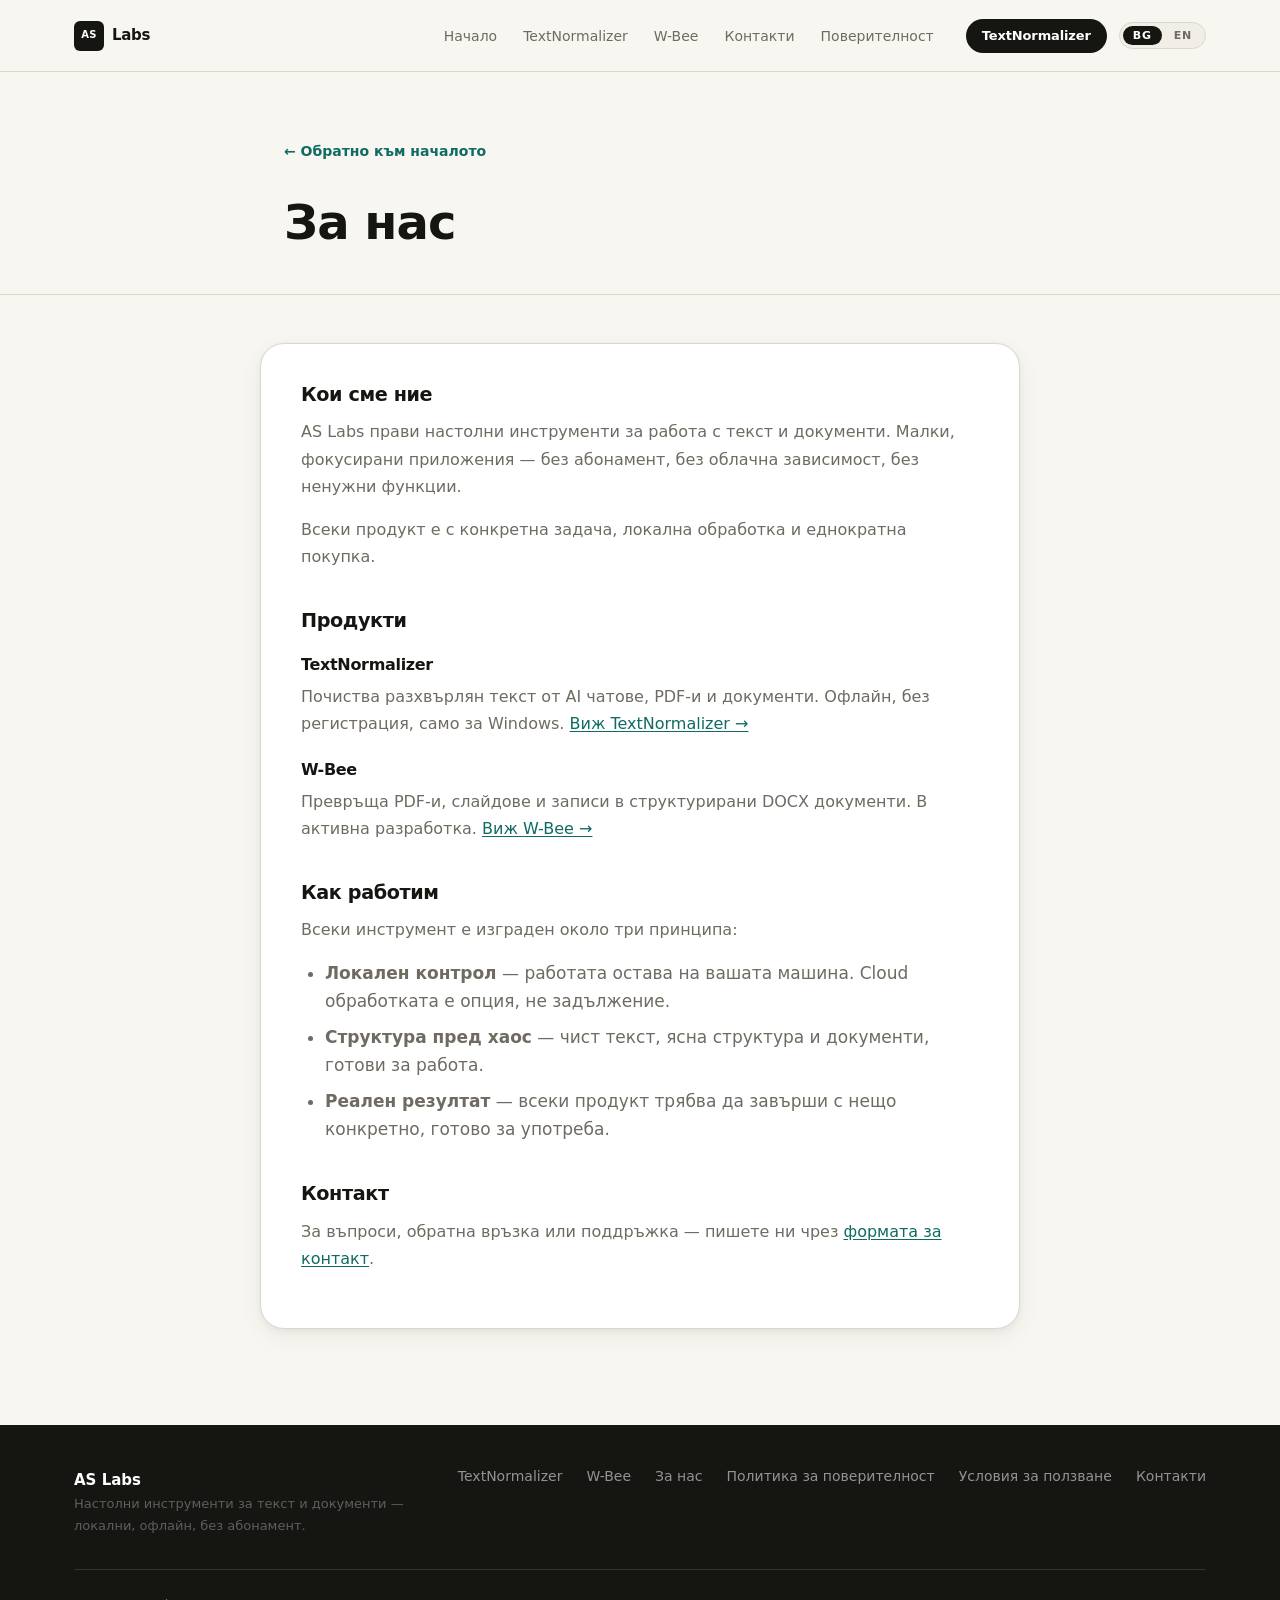
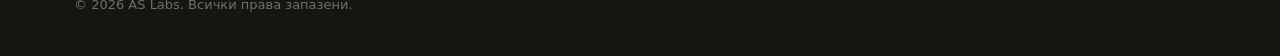
==== commit 2b72fde0: "Content improvement all pages" ====
--- a/about.html
+++ b/about.html
@@ -4,7 +4,7 @@
     <meta charset="UTF-8">
     <meta name="viewport" content="width=device-width, initial-scale=1.0">
     <title>За нас — AS Labs</title>
-    <meta name="description" content="AS Labs е независим разработчик на desktop инструменти за текст и документи — локални, офлайн, с еднократна покупка.">
+    <meta name="description" content="AS Labs builds local desktop tools for text and documents. Small, focused applications — offline, no subscription, one-time purchase.">
     <link rel="preconnect" href="https://api.fontshare.com" crossorigin>
     <link href="https://api.fontshare.com/v2/css?f[]=general-sans@500,600,700&f[]=satoshi@400,500,600,700&display=swap" rel="stylesheet">
     <link rel="stylesheet" href="style.css?v=11">
@@ -47,7 +47,7 @@
                     <h1>За нас</h1>
                 </div>
                 <div data-lang="en">
-                    <h1>About</h1>
+                    <h1>About AS Labs</h1>
                 </div>
             </div>
         </section>
@@ -56,21 +56,21 @@
             <div class="container-legal legal-card">
                 <div data-lang="bg" class="privacy-content">
                     <h2>Кои сме ние</h2>
-                    <p>AS Labs е независим разработчик на desktop инструменти. Правим малки, фокусирани приложения за хора, работещи с текст и документи ежедневно — без абонамент, без облачна зависимост, без излишни функции.</p>
+                    <p>AS Labs прави настолни инструменти за работа с текст и документи. Малки, фокусирани приложения — без абонамент, без облачна зависимост, без ненужни функции.</p>
                     <p>Всеки продукт е с конкретна задача, локална обработка и еднократна покупка.</p>
 
                     <h2>Продукти</h2>
                     <h3>TextNormalizer</h3>
-                    <p>Инструмент за почистване на разхвърлян текст от AI чатове, PDF-и и документи. Работи офлайн, без регистрация. Достъпен за Windows. <a href="textnormalizer.html">Виж TextNormalizer →</a></p>
+                    <p>Почиства разхвърлян текст от AI чатове, PDF-и и документи. Офлайн, без регистрация, само за Windows. <a href="textnormalizer.html">Виж TextNormalizer →</a></p>
                     <h3>W-Bee</h3>
-                    <p>Инструмент за превръщане на PDF-и, презентации, лекции и записи в структурирани DOCX документи. В активна разработка. <a href="wbee.html">Виж W-Bee →</a></p>
+                    <p>Превръща PDF-и, слайдове и записи в структурирани DOCX документи. В активна разработка. <a href="wbee.html">Виж W-Bee →</a></p>
 
                     <h2>Как работим</h2>
                     <p>Всеки инструмент е изграден около три принципа:</p>
                     <ul>
-                        <li><strong>Локален контрол</strong> — работата остава на вашата машина, доколкото е възможно.</li>
-                        <li><strong>Структура пред шум</strong> — чист изход, ясни секции, без излишно.</li>
-                        <li><strong>Практически резултат</strong> — всеки продукт трябва да спести ръчна работа.</li>
+                        <li><strong>Локален контрол</strong> — работата остава на вашата машина. Cloud обработката е опция, не задължение.</li>
+                        <li><strong>Структура пред хаос</strong> — чист текст, ясна структура и документи, готови за работа.</li>
+                        <li><strong>Реален резултат</strong> — всеки продукт трябва да завърши с нещо конкретно, готово за употреба.</li>
                     </ul>
 
                     <h2>Контакт</h2>
@@ -78,22 +78,22 @@
                 </div>
 
                 <div data-lang="en" class="privacy-content">
-                    <h2>Who We Are</h2>
-                    <p>AS Labs is an independent desktop software developer. We build small, focused tools for people who work with text and documents on a daily basis — no subscription, no cloud dependency, no unnecessary features.</p>
-                    <p>Each product has a specific job, runs with local processing, and costs a one-time price.</p>
+                    <h2>What We Build</h2>
+                    <p>AS Labs builds local desktop tools for text and documents. Small, focused applications — no subscription, no cloud dependency, no unnecessary features.</p>
+                    <p>Each product has one job, runs locally, and costs a one-time price.</p>
 
                     <h2>Products</h2>
                     <h3>TextNormalizer</h3>
-                    <p>A utility for cleaning messy text from AI chats, PDFs, and documents. Works offline, no registration required. Available for Windows. <a href="textnormalizer.html">View TextNormalizer →</a></p>
+                    <p>Cleans messy text from AI chats, PDFs, and documents. Offline, no registration. Windows only. <a href="textnormalizer.html">View TextNormalizer →</a></p>
                     <h3>W-Bee</h3>
-                    <p>A tool for turning PDFs, presentations, lectures, and recordings into structured DOCX documents. In active development. <a href="wbee.html">View W-Bee →</a></p>
+                    <p>Turns PDFs, slide decks, and recordings into structured DOCX documents. In active development. <a href="wbee.html">View W-Bee →</a></p>
 
                     <h2>How We Work</h2>
                     <p>Every tool is built around three principles:</p>
                     <ul>
-                        <li><strong>Local control</strong> — work stays on your machine wherever possible.</li>
-                        <li><strong>Structure over noise</strong> — clean output, clear sections, nothing unnecessary.</li>
-                        <li><strong>Practical output</strong> — every product should save manual effort.</li>
+                        <li><strong>Local control</strong> — work stays on your machine. Cloud processing is an option, not a requirement.</li>
+                        <li><strong>Structure over chaos</strong> — clean text, clear structure, and documents that are ready to use.</li>
+                        <li><strong>Real output</strong> — every product ends with something concrete, ready to use.</li>
                     </ul>
 
                     <h2>Contact</h2>
@@ -107,7 +107,7 @@
         <div class="container footer-grid">
             <div>
                 <a href="index.html" class="footer-logo">AS Labs</a>
-                <p class="footer-copy" data-i18n="footer.tagline">Локални инструменти за яснота, структура и практически резултати.</p>
+                <p class="footer-copy" data-i18n="footer.tagline">Настолни инструменти за текст и документи — локални, офлайн, без абонамент.</p>
             </div>
             <nav class="footer-nav" aria-label="Footer навигация">
                 <a href="textnormalizer.html">TextNormalizer</a>
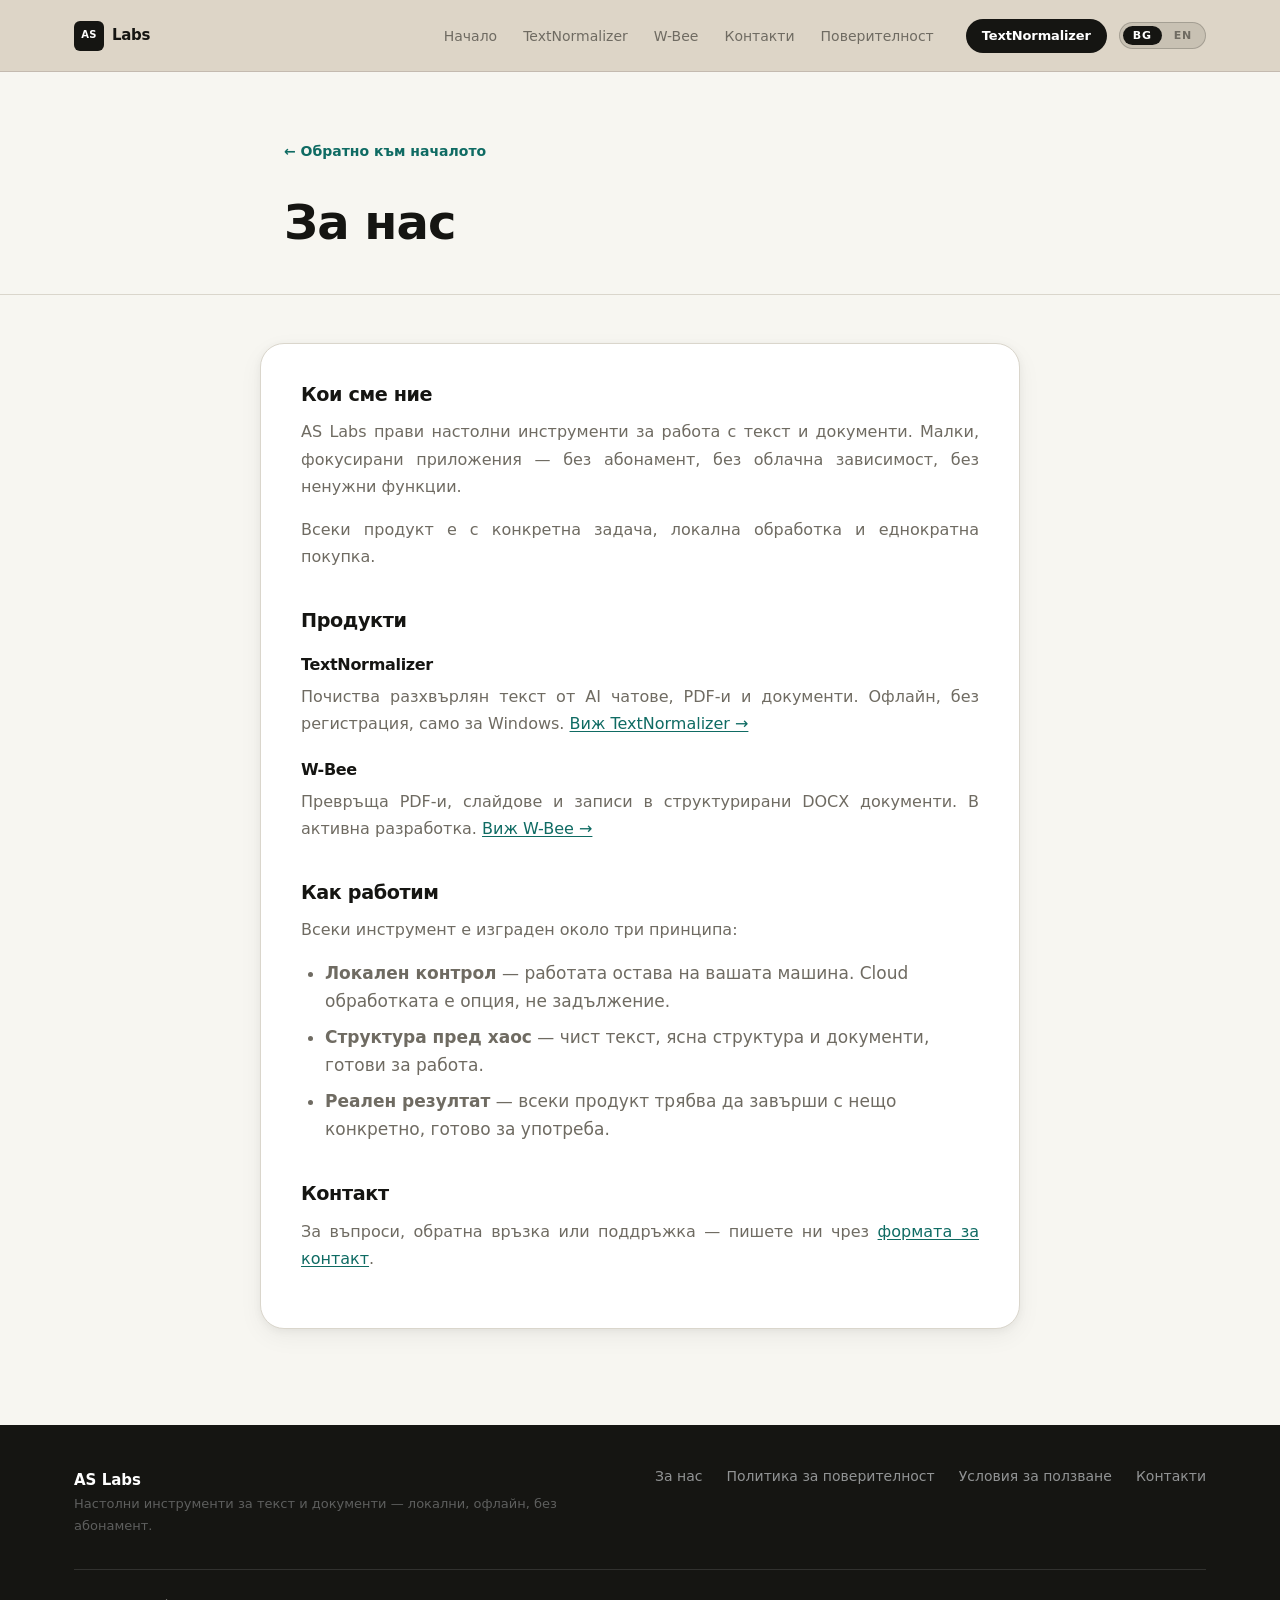
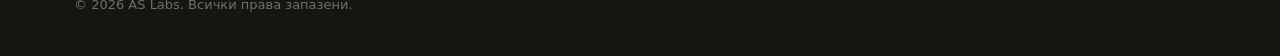
==== commit f5024496: "Prefinal UI and product docs polish" ====
--- a/about.html
+++ b/about.html
@@ -7,7 +7,7 @@
     <meta name="description" content="AS Labs builds local desktop tools for text and documents. Small, focused applications — offline, no subscription, one-time purchase.">
     <link rel="preconnect" href="https://api.fontshare.com" crossorigin>
     <link href="https://api.fontshare.com/v2/css?f[]=general-sans@500,600,700&f[]=satoshi@400,500,600,700&display=swap" rel="stylesheet">
-    <link rel="stylesheet" href="style.css?v=11">
+    <link rel="stylesheet" href="style.css?v=12">
     <link rel="icon" href="data:image/svg+xml,<svg xmlns='http://www.w3.org/2000/svg' viewBox='0 0 100 100'><rect width='100' height='100' rx='22' fill='%23151512'/><path d='M28 67 43 31h7l15 36h-8l-3-8H39l-3 8h-8Zm14-15h10l-5-13-5 13Z' fill='%23F7F6F1'/></svg>">
 </head>
 <body data-page="about">
@@ -110,8 +110,6 @@
                 <p class="footer-copy" data-i18n="footer.tagline">Настолни инструменти за текст и документи — локални, офлайн, без абонамент.</p>
             </div>
             <nav class="footer-nav" aria-label="Footer навигация">
-                <a href="textnormalizer.html">TextNormalizer</a>
-                <a href="wbee.html">W-Bee</a>
                 <a href="about.html" aria-current="page" data-i18n="footer.about">За нас</a>
                 <a href="privacy.html" data-i18n="footer.privacy">Политика за поверителност</a>
                 <a href="terms.html" data-i18n="footer.terms">Условия за ползване</a>
--- a/style.css
+++ b/style.css
@@ -28,6 +28,9 @@
   --color-soon-soft:    #F4E7CF;
 
   --color-focus:        #0F6B63;
+
+  --color-nav:          #DDD5C7;
+  --color-nav-border:   #C4BAB0;
 
   --font-display: "General Sans", "Inter", system-ui, sans-serif;
   --font-body:    "Satoshi", "Inter", system-ui, sans-serif;
@@ -155,10 +158,10 @@
   top: 0;
   z-index: 100;
   height: 72px;
-  background: rgba(247, 246, 241, 0.94);
+  background: var(--color-nav);
   backdrop-filter: blur(16px);
   -webkit-backdrop-filter: blur(16px);
-  border-bottom: 1px solid var(--color-border);
+  border-bottom: 1px solid var(--color-nav-border);
 }
 
 .nav-inner {
@@ -234,7 +237,7 @@
 .nav-links a:hover,
 .nav-links a:focus-visible {
   color: var(--color-text);
-  background: var(--color-surface-soft);
+  background: rgba(21, 21, 18, 0.08);
 }
 
 .nav-links a[aria-current="page"] {
@@ -254,8 +257,8 @@
 .lang-switcher {
   display: flex;
   align-items: center;
-  background: var(--color-surface-soft);
-  border: 1px solid var(--color-border);
+  background: rgba(21, 21, 18, 0.1);
+  border: 1px solid rgba(21, 21, 18, 0.2);
   border-radius: var(--radius-pill);
   padding: 3px;
   gap: 2px;
@@ -1165,6 +1168,9 @@
   font-size: 0.9375rem;
   line-height: 1.8;
   margin-bottom: var(--space-4);
+  text-align: justify;
+  hyphens: auto;
+  text-align-last: left;
 }
 
 .doc-content ul, .doc-content ol {
@@ -1239,13 +1245,13 @@
     position: fixed;
     top: 72px;
     left: 0; right: 0;
-    background: var(--color-bg);
-    border-top: 1px solid var(--color-border);
-    border-bottom: 1px solid var(--color-border);
+    background: var(--color-nav);
+    border-top: 1px solid var(--color-nav-border);
+    border-bottom: 1px solid var(--color-nav-border);
     flex-direction: column;
     padding: var(--space-4) var(--space-6);
     gap: 2px;
-    box-shadow: 0 8px 24px rgba(21,21,18,0.08);
+    box-shadow: 0 8px 24px rgba(21,21,18,0.1);
     z-index: 101;
   }
 
@@ -1281,6 +1287,8 @@
   .hero-actions .btn, .page-hero-actions .btn { width: 100%; justify-content: center; }
   .doc-page-section { padding: var(--space-10) 0 var(--space-16); }
   .docs-grid { max-width: 100%; }
+  .privacy-content p,
+  .doc-content p   { text-align: left; hyphens: none; text-align-last: left; }
 }
 
 @media (prefers-reduced-motion: reduce) {
@@ -1605,6 +1613,9 @@
 .privacy-content p {
   margin-bottom: var(--space-4);
   font-size: 1rem;
+  text-align: justify;
+  hyphens: auto;
+  text-align-last: left;
 }
 
 .privacy-content ul {
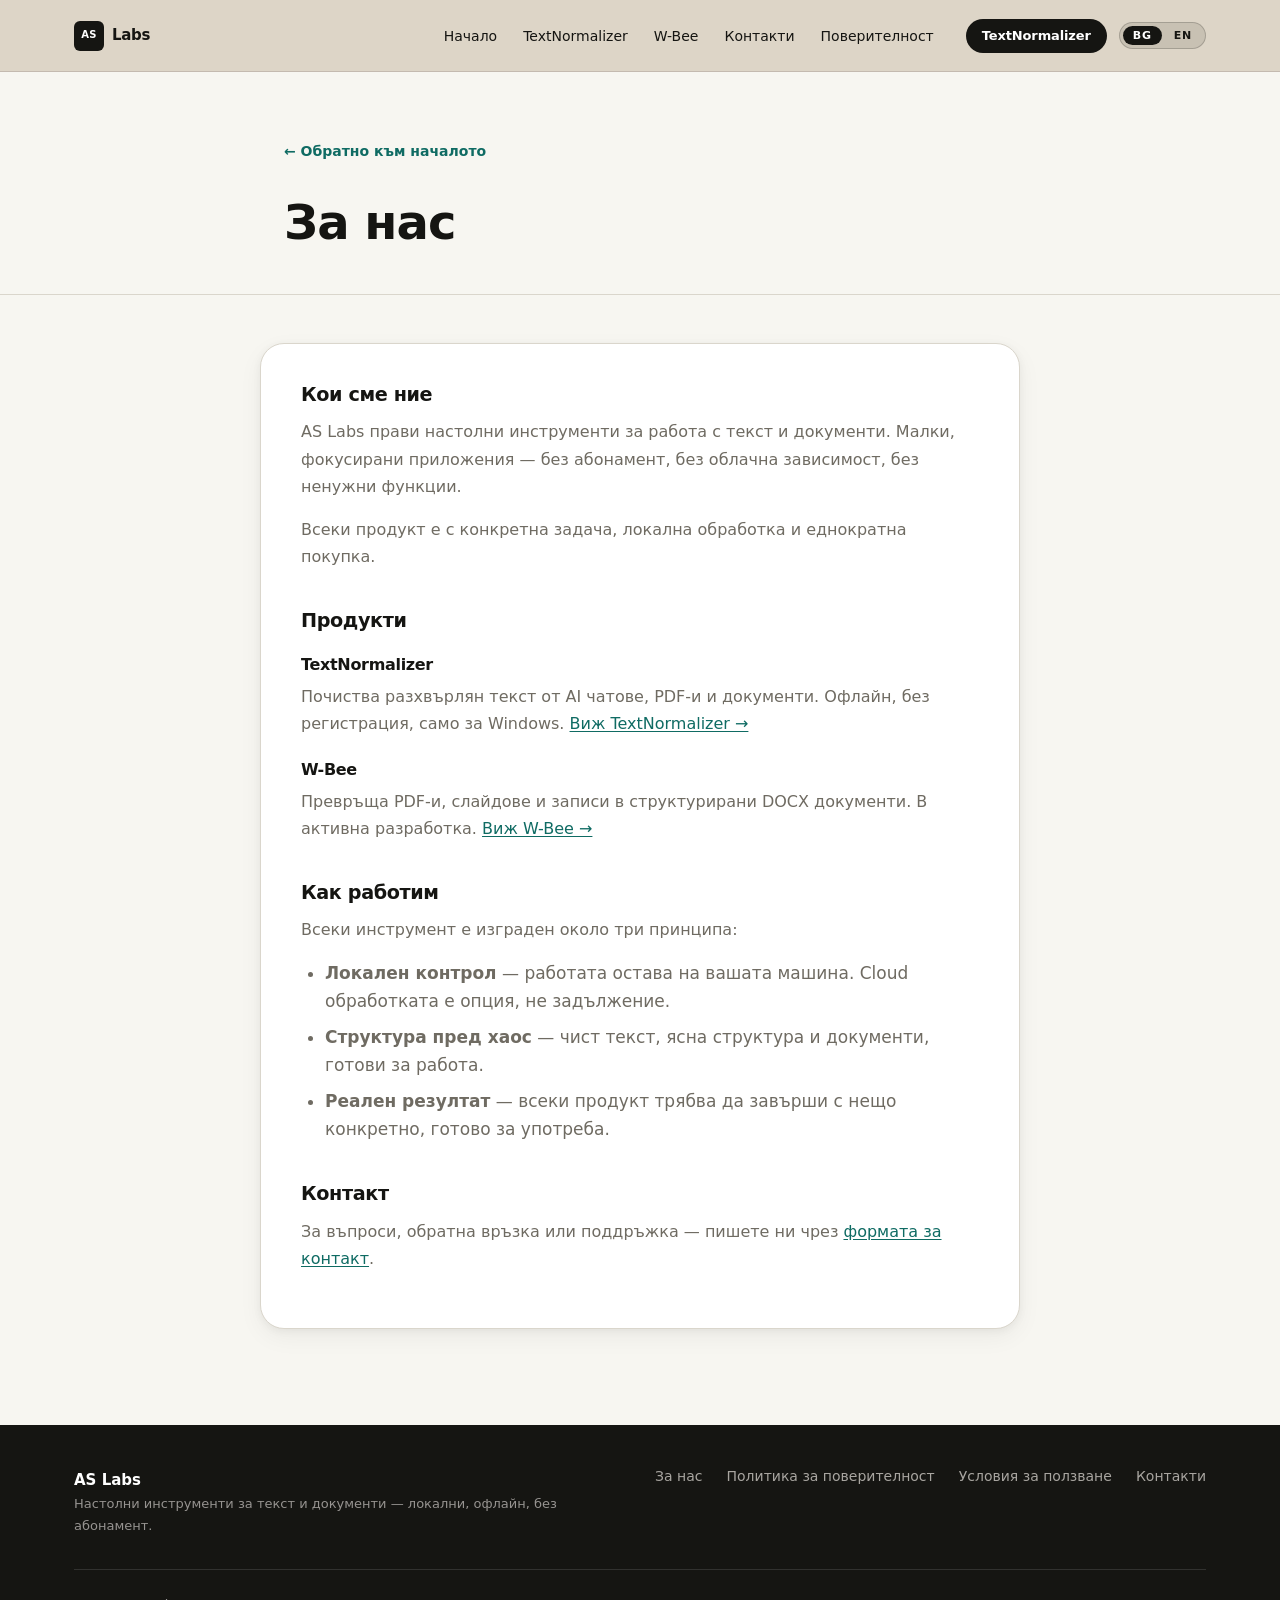
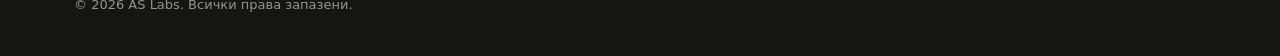
==== commit e1a7ed61: "Redundant links + justified text fixes" ====
--- a/about.html
+++ b/about.html
@@ -6,19 +6,19 @@
     <title>За нас — AS Labs</title>
     <meta name="description" content="AS Labs builds local desktop tools for text and documents. Small, focused applications — offline, no subscription, one-time purchase.">
     <link rel="preconnect" href="https://api.fontshare.com" crossorigin>
-    <link href="https://api.fontshare.com/v2/css?f[]=general-sans@500,600,700&f[]=satoshi@400,500,600,700&display=swap" rel="stylesheet">
+    <link href="https://api.fontshare.com/v2/css?f%5B%5D=general-sans@500,600,700&f%5B%5D=satoshi@400,500,600,700&display=swap" rel="stylesheet">
     <link rel="stylesheet" href="style.css?v=12">
-    <link rel="icon" href="data:image/svg+xml,<svg xmlns='http://www.w3.org/2000/svg' viewBox='0 0 100 100'><rect width='100' height='100' rx='22' fill='%23151512'/><path d='M28 67 43 31h7l15 36h-8l-3-8H39l-3 8h-8Zm14-15h10l-5-13-5 13Z' fill='%23F7F6F1'/></svg>">
+    <link rel="icon" href="data:image/svg+xml,%3Csvg%20xmlns='http://www.w3.org/2000/svg'%20viewBox='0%200%20100%20100'%3E%3Crect%20width='100'%20height='100'%20rx='22'%20fill='%23151512'/%3E%3Cpath%20d='M28%2067%2043%2031h7l15%2036h-8l-3-8H39l-3%208h-8Zm14-15h10l-5-13-5%2013Z'%20fill='%23F7F6F1'/%3E%3C/svg%3E">
 </head>
 <body data-page="about">
     <header class="site-header">
         <div class="nav-inner">
-            <a href="index.html" class="logo" aria-label="AS Labs">
+            <a href="index.html" class="logo" aria-hidden="true" tabindex="-1">
                 <span class="logo-mark">AS</span>
                 <span class="logo-text">Labs</span>
             </a>
             <nav id="main-nav" aria-label="Главно меню">
-                <ul class="nav-links" id="nav-links" role="list">
+                <ul class="nav-links" id="nav-links">
                     <li><a href="index.html" data-i18n="nav.home">Начало</a></li>
                     <li><a href="textnormalizer.html" data-i18n="nav.tn">TextNormalizer</a></li>
                     <li><a href="wbee.html" data-i18n="nav.wbee">W-Bee</a></li>
--- a/style.css
+++ b/style.css
@@ -12,7 +12,7 @@
 
   --color-text:         #151512;
   --color-text-muted:   #6F6B62;
-  --color-text-soft:    #9A9488;
+  --color-text-soft:    #6B6760;
 
   --color-border:       #DAD6CC;
   --color-border-strong:#C8C1B4;
@@ -226,7 +226,7 @@
   font-family: var(--font-body);
   font-size: 0.875rem;
   font-weight: 500;
-  color: var(--color-text-muted);
+  color: var(--color-text);
   padding: var(--space-2) var(--space-3);
   border-radius: var(--radius-md);
   transition: color 0.15s, background 0.15s;
@@ -241,7 +241,7 @@
 }
 
 .nav-links a[aria-current="page"] {
-  color: var(--color-primary);
+  color: var(--color-primary-hover);
   font-weight: 600;
 }
 
@@ -270,7 +270,7 @@
   font-weight: 700;
   letter-spacing: 0.07em;
   text-transform: uppercase;
-  color: var(--color-text-muted);
+  color: var(--color-text);
   background: transparent;
   border: none;
   padding: 4px 10px;
@@ -872,7 +872,7 @@
   align-items: center;
   justify-content: center;
   flex-shrink: 0;
-  font-size: 9px;
+  font-size: 11px;
   font-weight: 800;
   color: var(--color-primary);
 }
@@ -1168,9 +1168,6 @@
   font-size: 0.9375rem;
   line-height: 1.8;
   margin-bottom: var(--space-4);
-  text-align: justify;
-  hyphens: auto;
-  text-align-last: left;
 }
 
 .doc-content ul, .doc-content ol {
@@ -1216,7 +1213,7 @@
 
 .footer-nav a {
   font-size: 0.875rem;
-  color: rgba(229,231,235,0.6);
+  color: #A8A5A0;
   text-decoration: none;
   transition: color 0.15s;
 }
@@ -1225,7 +1222,7 @@
 
 .footer-copy {
   font-size: 0.8125rem;
-  color: rgba(229,231,235,0.35);
+  color: #969390;
 }
 
 /* --- Accessibility --- */
@@ -1287,8 +1284,6 @@
   .hero-actions .btn, .page-hero-actions .btn { width: 100%; justify-content: center; }
   .doc-page-section { padding: var(--space-10) 0 var(--space-16); }
   .docs-grid { max-width: 100%; }
-  .privacy-content p,
-  .doc-content p   { text-align: left; hyphens: none; text-align-last: left; }
 }
 
 @media (prefers-reduced-motion: reduce) {
@@ -1613,9 +1608,6 @@
 .privacy-content p {
   margin-bottom: var(--space-4);
   font-size: 1rem;
-  text-align: justify;
-  hyphens: auto;
-  text-align-last: left;
 }
 
 .privacy-content ul {
@@ -1652,7 +1644,7 @@
   grid-column: 1 / -1;
   padding-top: var(--space-6);
   border-top: 1px solid rgba(255,255,255,0.12);
-  color: rgba(247,246,241,0.4);
+  color: #969390;
   font-size: 0.8125rem;
 }
 
@@ -1722,3 +1714,127 @@
     gap: var(--space-3);
   }
 }
+
+/* ============================================
+   Operations table — textnormalizer.html
+   ============================================ */
+
+.table-wrap {
+  overflow-x: auto;
+  -webkit-overflow-scrolling: touch;
+  border-radius: var(--radius-lg);
+  border: 1px solid var(--color-border);
+  border-top: 3px solid var(--color-primary);
+  box-shadow: var(--shadow-card);
+}
+
+.ops-table {
+  width: 100%;
+  border-collapse: collapse;
+  font-size: 0.9375rem;
+  background: var(--color-surface);
+}
+
+.ops-table-caption {
+  caption-side: bottom;
+  padding: var(--space-4) var(--space-6);
+  font-size: 0.8125rem;
+  font-style: italic;
+  color: var(--color-text-soft);
+  text-align: center;
+  background: var(--color-surface-soft);
+  border-top: 1px solid var(--color-border);
+}
+
+.ops-table thead tr {
+  background: var(--color-surface-soft);
+  border-bottom: 2px solid var(--color-primary);
+}
+
+.ops-table thead th {
+  padding: var(--space-4) var(--space-5);
+  font-family: var(--font-display);
+  font-size: 0.75rem;
+  font-weight: 700;
+  letter-spacing: 0.06em;
+  text-transform: uppercase;
+  color: var(--color-text-muted);
+  text-align: left;
+  white-space: nowrap;
+  border-right: 1px solid var(--color-border);
+}
+
+.ops-table thead th:last-child {
+  border-right: none;
+  text-align: center;
+  width: 88px;
+}
+
+.ops-table thead th:nth-child(1) { min-width: 190px; }
+.ops-table thead th:nth-child(2) { min-width: 260px; }
+.ops-table thead th:nth-child(3) { min-width: 200px; }
+
+.ops-table tbody tr {
+  border-bottom: 1px solid var(--color-border);
+  transition: background 0.12s;
+}
+
+.ops-table tbody tr:last-child {
+  border-bottom: none;
+}
+
+.ops-table tbody tr:nth-child(even) {
+  background: rgba(240, 238, 231, 0.55);
+}
+
+.ops-table tbody tr:hover {
+  background: var(--color-primary-soft);
+}
+
+.ops-table tbody th[scope="row"] {
+  padding: var(--space-4) var(--space-5);
+  font-family: var(--font-display);
+  font-weight: 600;
+  font-size: 0.9375rem;
+  color: var(--color-text);
+  text-align: left;
+  vertical-align: middle;
+  white-space: nowrap;
+  border-right: 1px solid var(--color-border);
+  border-left: 3px solid transparent;
+  transition: border-color 0.12s, color 0.12s;
+}
+
+.ops-table tbody tr:hover th[scope="row"] {
+  border-left-color: var(--color-primary);
+  color: var(--color-primary);
+}
+
+.ops-table tbody td {
+  padding: var(--space-4) var(--space-5);
+  color: var(--color-text-muted);
+  font-size: 0.9375rem;
+  line-height: 1.55;
+  vertical-align: middle;
+  border-right: 1px solid var(--color-border);
+}
+
+.ops-table tbody td:last-child {
+  border-right: none;
+  text-align: center;
+  width: 88px;
+}
+
+.ops-yes {
+  display: inline-flex;
+  align-items: center;
+  justify-content: center;
+  width: 30px;
+  height: 30px;
+  border-radius: var(--radius-pill);
+  background: var(--color-primary-soft);
+  color: var(--color-primary);
+  font-size: 0.9375rem;
+  font-weight: 700;
+  margin: 0 auto;
+}
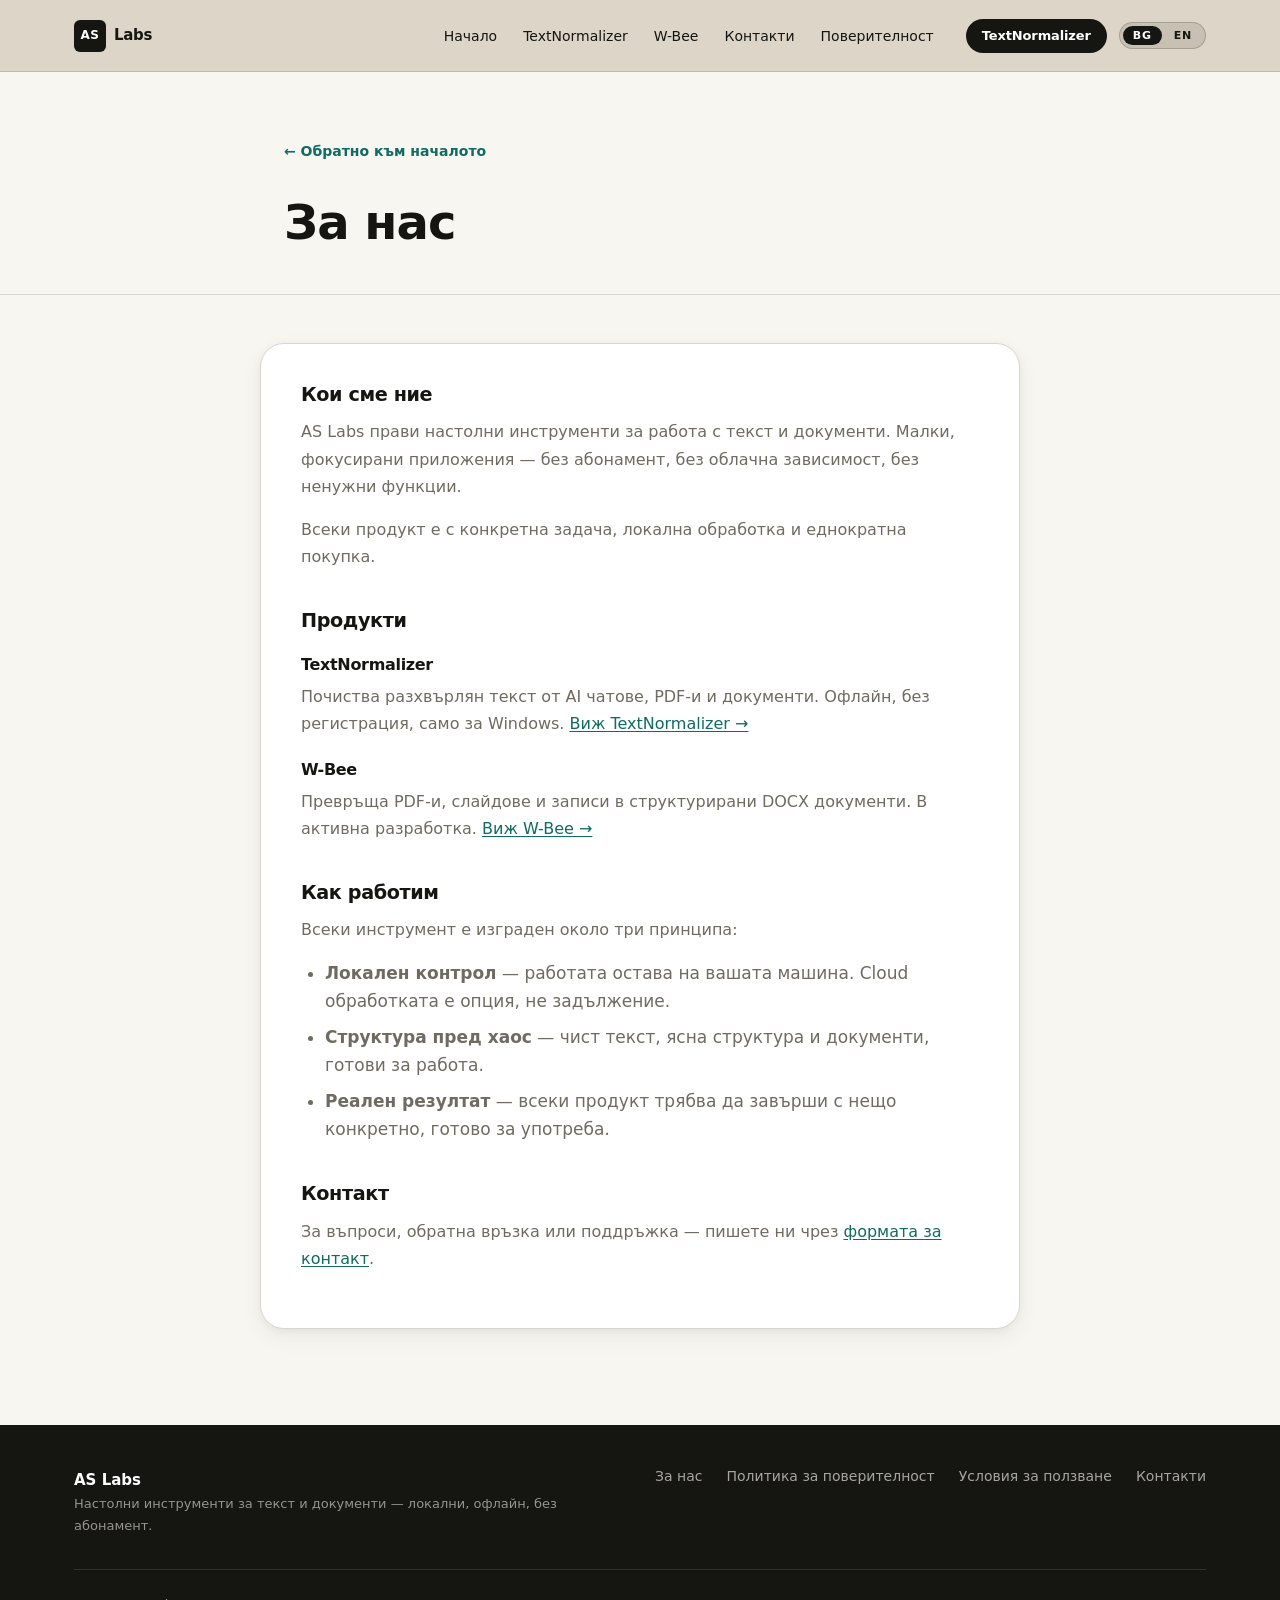
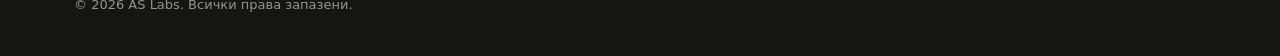
==== commit 81c3c8b1: "Bump CSS version to v=13 for cache busting" ====
--- a/about.html
+++ b/about.html
@@ -7,7 +7,7 @@
     <meta name="description" content="AS Labs builds local desktop tools for text and documents. Small, focused applications — offline, no subscription, one-time purchase.">
     <link rel="preconnect" href="https://api.fontshare.com" crossorigin>
     <link href="https://api.fontshare.com/v2/css?f%5B%5D=general-sans@500,600,700&f%5B%5D=satoshi@400,500,600,700&display=swap" rel="stylesheet">
-    <link rel="stylesheet" href="style.css?v=12">
+    <link rel="stylesheet" href="style.css?v=13">
     <link rel="icon" href="data:image/svg+xml,%3Csvg%20xmlns='http://www.w3.org/2000/svg'%20viewBox='0%200%20100%20100'%3E%3Crect%20width='100'%20height='100'%20rx='22'%20fill='%23151512'/%3E%3Cpath%20d='M28%2067%2043%2031h7l15%2036h-8l-3-8H39l-3%208h-8Zm14-15h10l-5-13-5%2013Z'%20fill='%23F7F6F1'/%3E%3C/svg%3E">
 </head>
 <body data-page="about">
--- a/style.css
+++ b/style.css
@@ -187,13 +187,13 @@
   display: flex;
   align-items: center;
   justify-content: center;
-  width: 30px;
-  height: 30px;
+  width: 32px;
+  height: 32px;
   background: var(--color-text);
   color: white;
   border-radius: var(--radius-sm);
   font-family: var(--font-display);
-  font-size: 10px;
+  font-size: 0.75rem;
   font-weight: 700;
   letter-spacing: 0.04em;
 }
